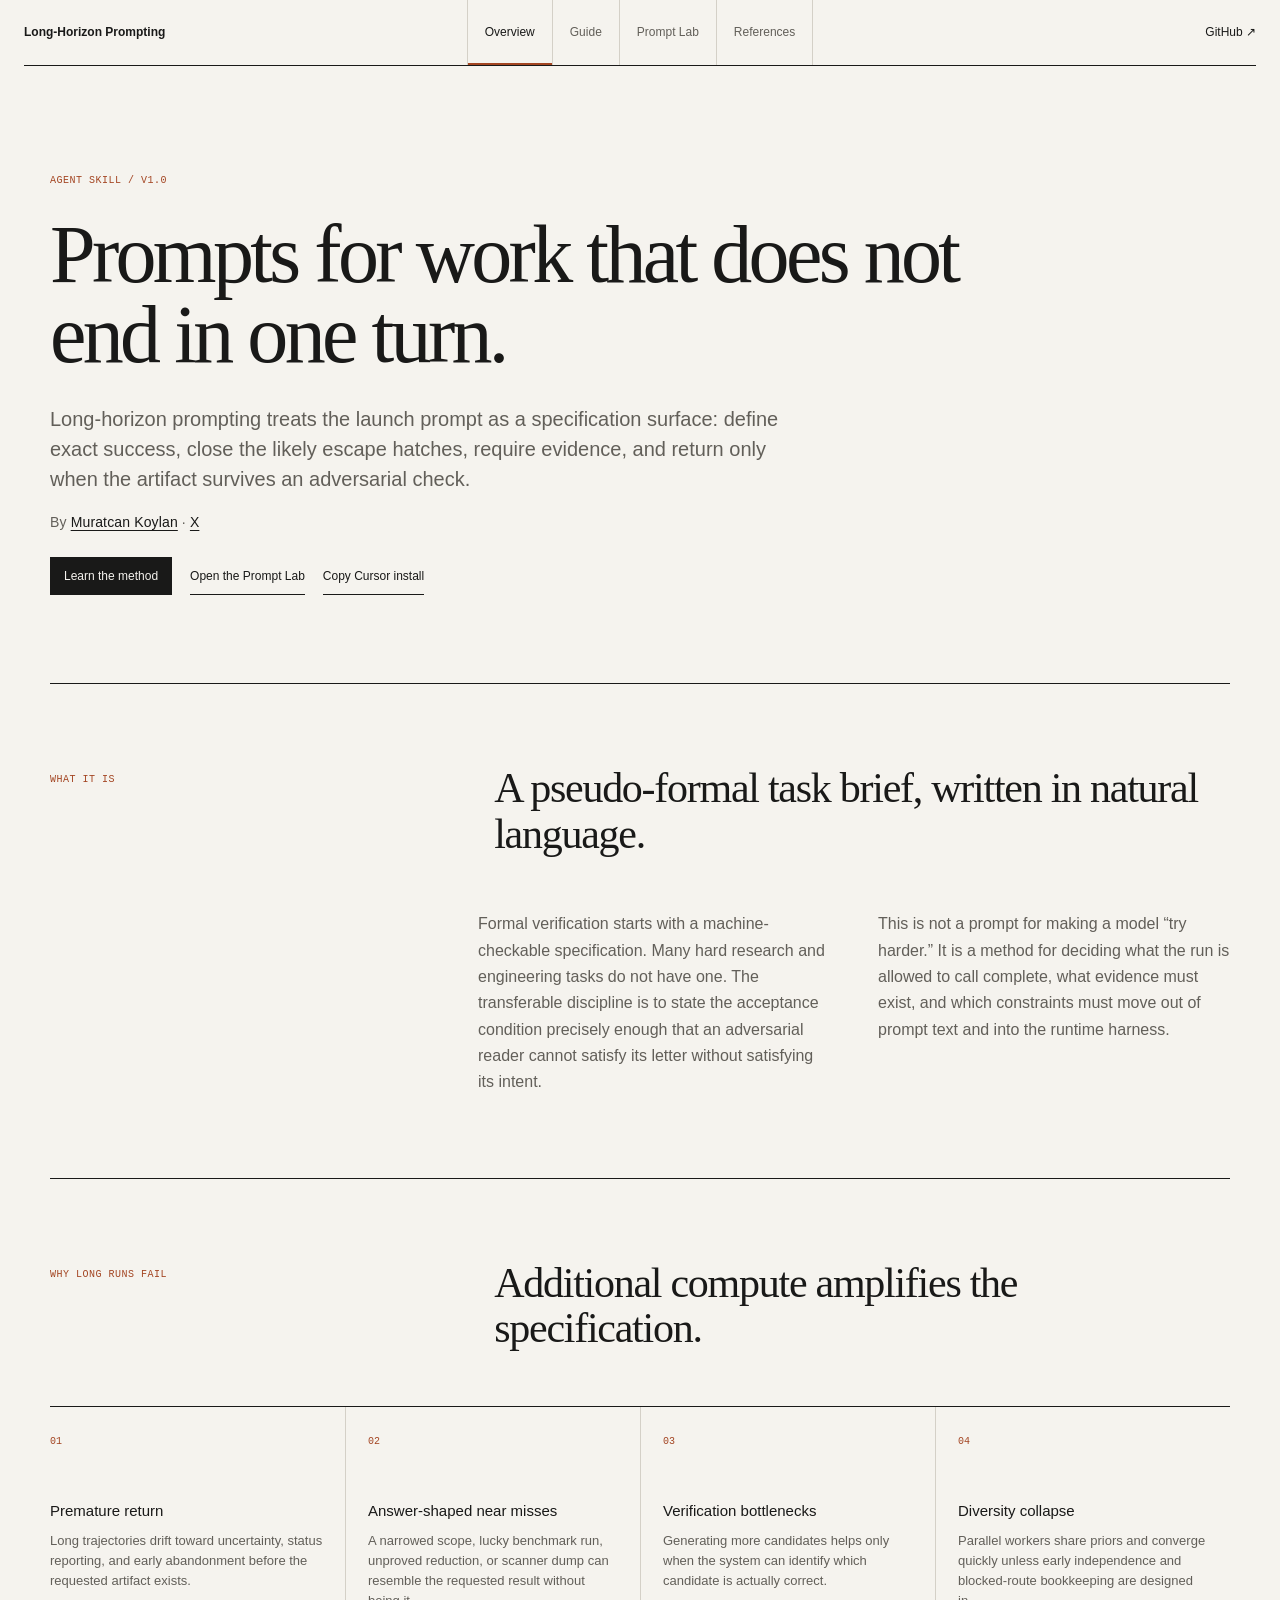
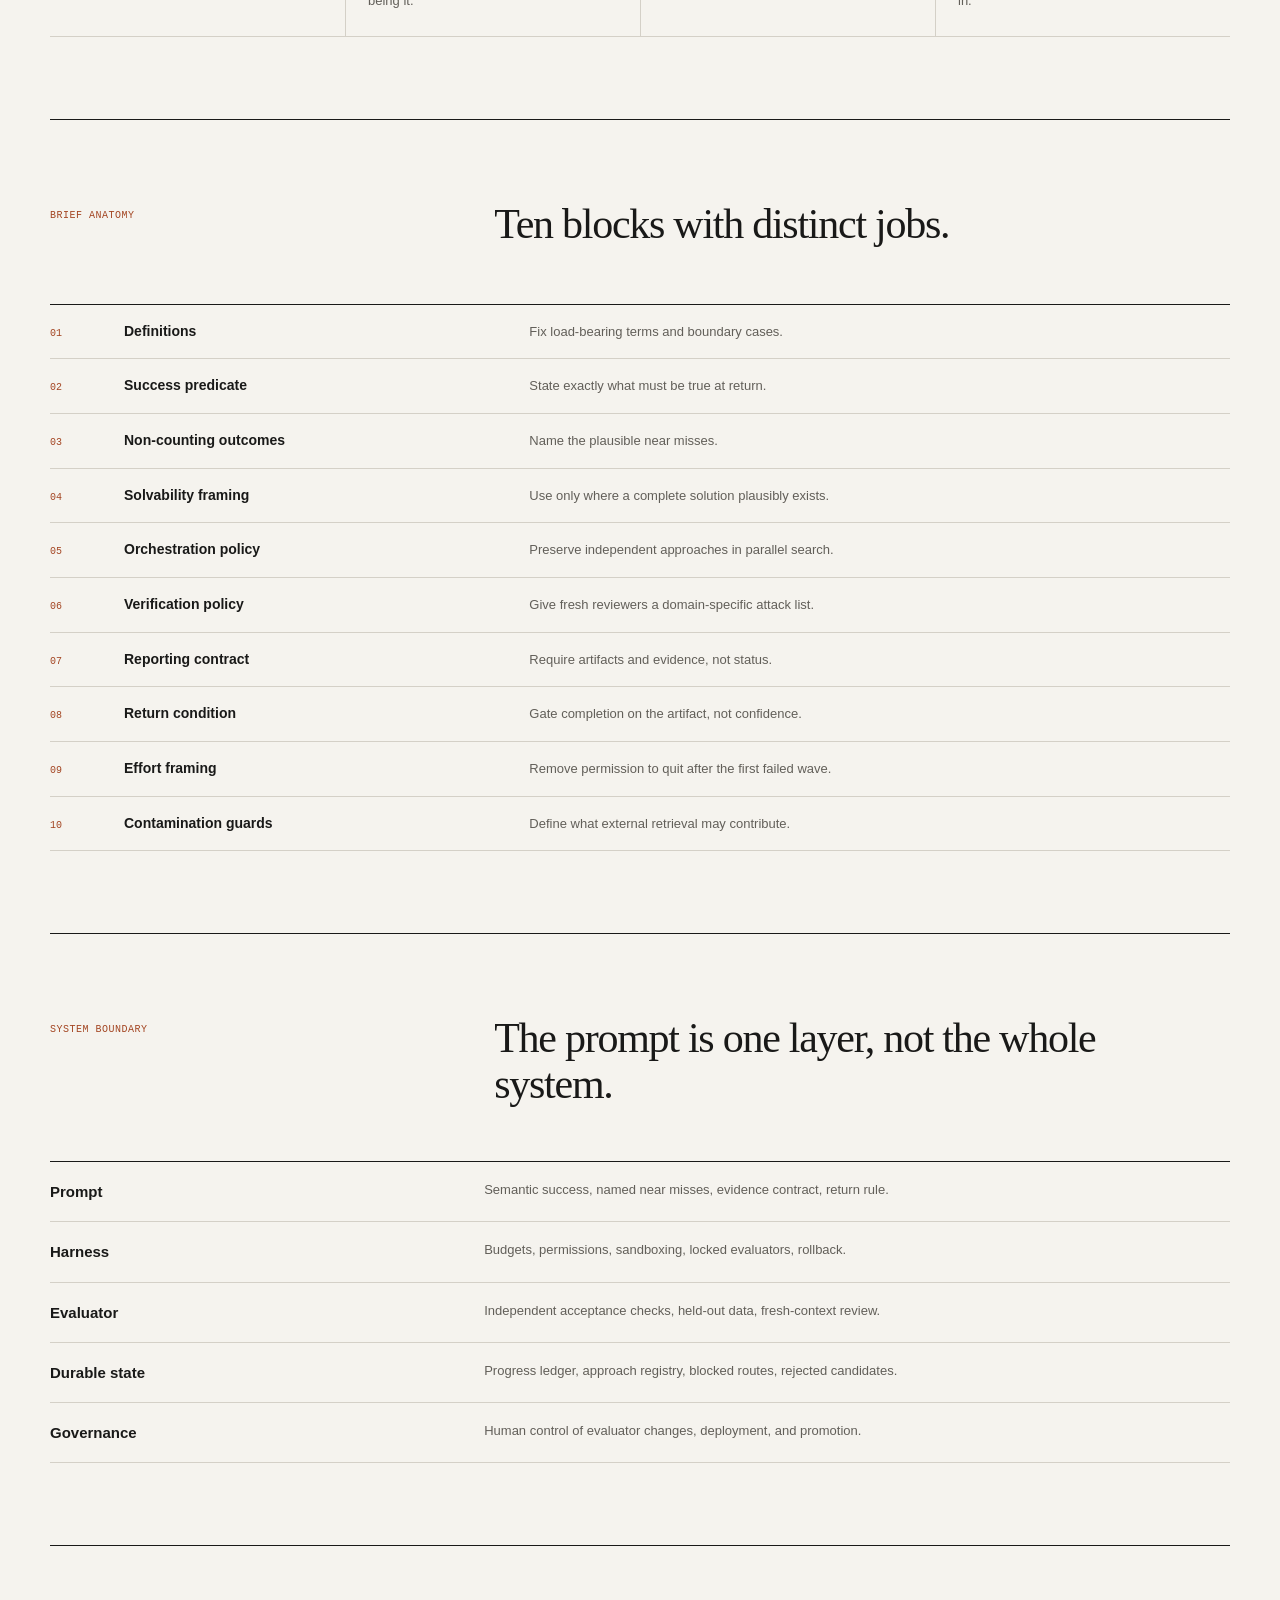
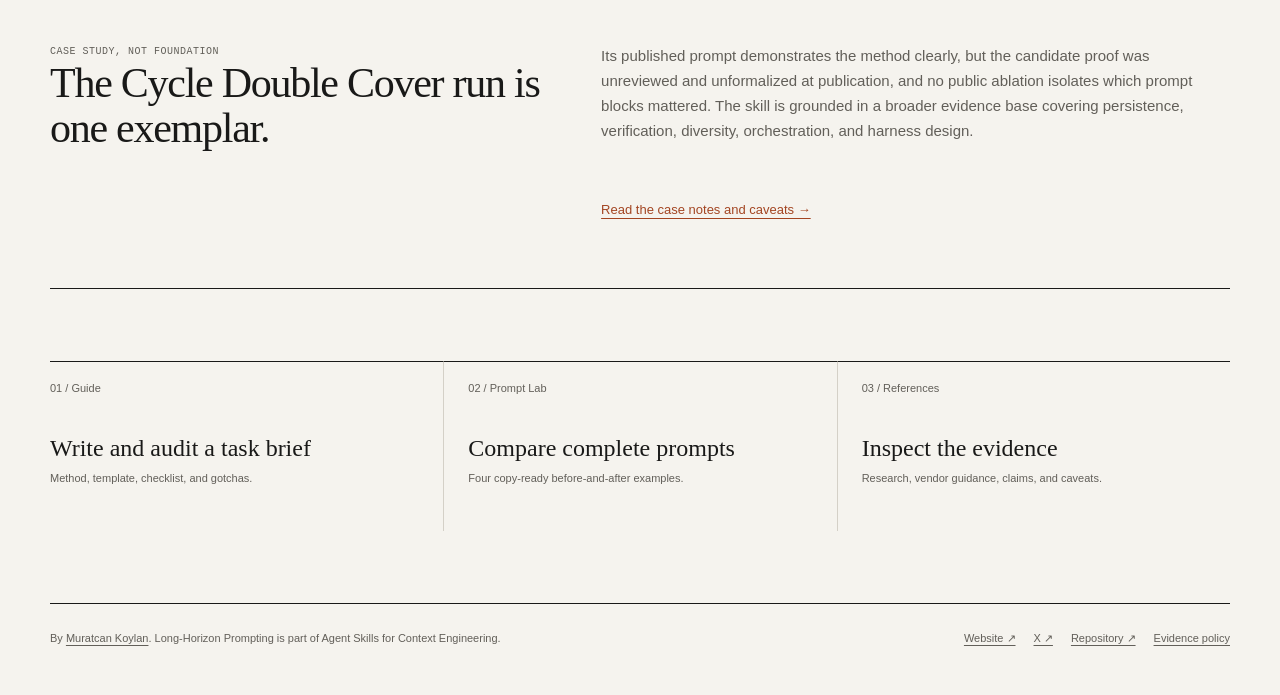
==== examples/long-horizon-prompt-lab/ui/index.html @ 42ea3e54 "Add Muratcan Koylan attribution with website and X links Surface author credit on the overview bylin" ====
<!DOCTYPE html>
<html lang="en">
<head>
  <meta charset="utf-8" />
  <meta name="viewport" content="width=device-width, initial-scale=1" />
  <meta name="description" content="A practical, evidence-backed guide to specifying long-running autonomous agent work." />
  <meta name="theme-color" content="#f5f3ee" />
  <meta http-equiv="Content-Security-Policy" content="default-src 'self'; script-src 'self'; style-src 'self'; img-src 'self' data:; object-src 'none'; base-uri 'self'; form-action 'none'" />
  <link rel="canonical" href="https://muratcankoylan.github.io/Agent-Skills-for-Context-Engineering/" />
  <meta property="og:title" content="Long-Horizon Prompting" />
  <meta property="og:description" content="Specification engineering for autonomous work that does not end in one turn." />
  <meta property="og:type" content="website" />
  <meta property="og:url" content="https://muratcankoylan.github.io/Agent-Skills-for-Context-Engineering/" />
  <meta property="og:image" content="https://muratcankoylan.github.io/Agent-Skills-for-Context-Engineering/social-card.png" />
  <meta property="og:image:alt" content="Long-Horizon Prompting: prompts for work that does not end in one turn" />
  <meta name="twitter:card" content="summary_large_image" />
  <title>Long-Horizon Prompting — Specification engineering for autonomous work</title>
  <link rel="icon" href="favicon.svg" type="image/svg+xml" />
  <link rel="stylesheet" href="styles.css" />
</head>
<body>
  <a class="skip-link" href="#main">Skip to content</a>
  <header class="site-header">
    <a class="site-brand" href="index.html">Long-Horizon Prompting</a>
    <nav class="site-nav" aria-label="Primary navigation">
      <a href="index.html" aria-current="page">Overview</a>
      <a href="guide.html">Guide</a>
      <a href="lab.html">Prompt Lab</a>
      <a href="references.html">References</a>
    </nav>
    <a class="site-github" href="https://github.com/muratcankoylan/Agent-Skills-for-Context-Engineering/tree/main/skills/long-horizon-prompting"
       target="_blank" rel="noreferrer">GitHub ↗</a>
  </header>

  <main id="main">
    <section class="page-hero page-shell">
      <p class="section-eyebrow">Agent Skill / v1.0</p>
      <h1>Prompts for work that does not end in one turn.</h1>
      <p class="page-lede">
        Long-horizon prompting treats the launch prompt as a specification surface:
        define exact success, close the likely escape hatches, require evidence, and
        return only when the artifact survives an adversarial check.
      </p>
      <p class="page-byline">
        By
        <a href="https://muratcankoylan.com/" target="_blank" rel="noreferrer">Muratcan Koylan</a>
        ·
        <a href="https://x.com/koylanai" target="_blank" rel="noreferrer">X</a>
      </p>
      <div class="release-actions" aria-label="Get started">
        <a class="action action-primary" href="guide.html">Learn the method</a>
        <a class="action" href="lab.html">Open the Prompt Lab</a>
        <button class="action" type="button" data-copy-install aria-describedby="install-status">Copy Cursor install</button>
        <span class="copy-status" id="install-status" aria-live="polite"></span>
      </div>
    </section>

    <section class="content-section page-shell" aria-labelledby="what-title">
      <div class="section-heading">
        <p class="section-eyebrow">What it is</p>
        <h2 id="what-title">A pseudo-formal task brief, written in natural language.</h2>
      </div>
      <div class="prose-grid">
        <p>
          Formal verification starts with a machine-checkable specification. Many hard
          research and engineering tasks do not have one. The transferable discipline is
          to state the acceptance condition precisely enough that an adversarial reader
          cannot satisfy its letter without satisfying its intent.
        </p>
        <p>
          This is not a prompt for making a model “try harder.” It is a method for deciding
          what the run is allowed to call complete, what evidence must exist, and which
          constraints must move out of prompt text and into the runtime harness.
        </p>
      </div>
    </section>

    <section class="content-section page-shell" aria-labelledby="failure-title">
      <div class="section-heading">
        <p class="section-eyebrow">Why long runs fail</p>
        <h2 id="failure-title">Additional compute amplifies the specification.</h2>
      </div>
      <div class="concept-grid">
        <article>
          <span class="concept-number">01</span>
          <h3>Premature return</h3>
          <p>Long trajectories drift toward uncertainty, status reporting, and early abandonment before the requested artifact exists.</p>
        </article>
        <article>
          <span class="concept-number">02</span>
          <h3>Answer-shaped near misses</h3>
          <p>A narrowed scope, lucky benchmark run, unproved reduction, or scanner dump can resemble the requested result without being it.</p>
        </article>
        <article>
          <span class="concept-number">03</span>
          <h3>Verification bottlenecks</h3>
          <p>Generating more candidates helps only when the system can identify which candidate is actually correct.</p>
        </article>
        <article>
          <span class="concept-number">04</span>
          <h3>Diversity collapse</h3>
          <p>Parallel workers share priors and converge quickly unless early independence and blocked-route bookkeeping are designed in.</p>
        </article>
      </div>
    </section>

    <section class="content-section page-shell" aria-labelledby="anatomy-title">
      <div class="section-heading">
        <p class="section-eyebrow">Brief anatomy</p>
        <h2 id="anatomy-title">Ten blocks with distinct jobs.</h2>
      </div>
      <ol class="anatomy-list">
        <li><strong>Definitions</strong><span>Fix load-bearing terms and boundary cases.</span></li>
        <li><strong>Success predicate</strong><span>State exactly what must be true at return.</span></li>
        <li><strong>Non-counting outcomes</strong><span>Name the plausible near misses.</span></li>
        <li><strong>Solvability framing</strong><span>Use only where a complete solution plausibly exists.</span></li>
        <li><strong>Orchestration policy</strong><span>Preserve independent approaches in parallel search.</span></li>
        <li><strong>Verification policy</strong><span>Give fresh reviewers a domain-specific attack list.</span></li>
        <li><strong>Reporting contract</strong><span>Require artifacts and evidence, not status.</span></li>
        <li><strong>Return condition</strong><span>Gate completion on the artifact, not confidence.</span></li>
        <li><strong>Effort framing</strong><span>Remove permission to quit after the first failed wave.</span></li>
        <li><strong>Contamination guards</strong><span>Define what external retrieval may contribute.</span></li>
      </ol>
    </section>

    <section class="content-section page-shell" aria-labelledby="layers-title">
      <div class="section-heading">
        <p class="section-eyebrow">System boundary</p>
        <h2 id="layers-title">The prompt is one layer, not the whole system.</h2>
      </div>
      <div class="layer-table" role="list">
        <div role="listitem"><strong>Prompt</strong><span>Semantic success, named near misses, evidence contract, return rule.</span></div>
        <div role="listitem"><strong>Harness</strong><span>Budgets, permissions, sandboxing, locked evaluators, rollback.</span></div>
        <div role="listitem"><strong>Evaluator</strong><span>Independent acceptance checks, held-out data, fresh-context review.</span></div>
        <div role="listitem"><strong>Durable state</strong><span>Progress ledger, approach registry, blocked routes, rejected candidates.</span></div>
        <div role="listitem"><strong>Governance</strong><span>Human control of evaluator changes, deployment, and promotion.</span></div>
      </div>
    </section>

    <aside class="case-note page-shell" aria-labelledby="case-title">
      <div>
        <p class="section-eyebrow">Case study, not foundation</p>
        <h2 id="case-title">The Cycle Double Cover run is one exemplar.</h2>
      </div>
      <p>
        Its published prompt demonstrates the method clearly, but the candidate proof
        was unreviewed and unformalized at publication, and no public ablation isolates
        which prompt blocks mattered. The skill is grounded in a broader evidence base
        covering persistence, verification, diversity, orchestration, and harness design.
      </p>
      <a href="references.html#cdc">Read the case notes and caveats →</a>
    </aside>

    <section class="next-grid page-shell" aria-label="Continue">
      <a href="guide.html"><span>01 / Guide</span><strong>Write and audit a task brief</strong><em>Method, template, checklist, and gotchas.</em></a>
      <a href="lab.html"><span>02 / Prompt Lab</span><strong>Compare complete prompts</strong><em>Four copy-ready before-and-after examples.</em></a>
      <a href="references.html"><span>03 / References</span><strong>Inspect the evidence</strong><em>Research, vendor guidance, claims, and caveats.</em></a>
    </section>
  </main>

  <footer class="site-footer page-shell">
    <p>
      By
      <a href="https://muratcankoylan.com/" target="_blank" rel="noreferrer">Muratcan Koylan</a>.
      Long-Horizon Prompting is part of Agent Skills for Context Engineering.
    </p>
    <div>
      <a href="https://muratcankoylan.com/" target="_blank" rel="noreferrer">Website ↗</a>
      <a href="https://x.com/koylanai" target="_blank" rel="noreferrer">X ↗</a>
      <a href="https://github.com/muratcankoylan/Agent-Skills-for-Context-Engineering" target="_blank" rel="noreferrer">Repository ↗</a>
      <a href="references.html">Evidence policy</a>
    </div>
  </footer>
  <script src="site.js"></script>
</body>
</html>
---- examples/long-horizon-prompt-lab/ui/styles.css ----
:root {
  --paper: #f5f3ee;
  --paper-deep: #ece9e2;
  --ink: #191918;
  --muted: #625f59;
  --faint: #716d65;
  --rule: #d4d0c7;
  --accent: #a34522;
  --accent-soft: #eee2d9;
  --positive: #245f45;
  --serif: "Iowan Old Style", "Palatino Linotype", Palatino, Georgia, serif;
  --sans: Inter, "Helvetica Neue", Helvetica, Arial, sans-serif;
  --mono: "SFMono-Regular", Consolas, "Liberation Mono", monospace;
}

* {
  box-sizing: border-box;
}

.visually-hidden {
  position: absolute !important;
  width: 1px !important;
  height: 1px !important;
  padding: 0 !important;
  overflow: hidden !important;
  clip: rect(0, 0, 0, 0) !important;
  white-space: nowrap !important;
  border: 0 !important;
}

html {
  background: var(--paper);
}

body {
  margin: 0;
  color: var(--ink);
  background: var(--paper);
  font-family: var(--sans);
  font-size: 15px;
  line-height: 1.55;
  -webkit-font-smoothing: antialiased;
  text-rendering: optimizeLegibility;
}

.wrap {
  width: min(1360px, calc(100% - 48px));
  margin: 0 auto;
  padding: 48px 0 80px;
}

/* Header */
.hero {
  padding: 0 0 40px;
  border-bottom: 1px solid var(--ink);
}

.hero-top {
  display: flex;
  justify-content: space-between;
  align-items: baseline;
  gap: 24px;
  margin-bottom: 76px;
}

.skill-chip,
.exemplar-chip {
  display: block;
  padding: 0;
  border: 0;
  background: none;
  border-radius: 0;
  font-size: 12px;
  line-height: 1.4;
  letter-spacing: 0.01em;
}

.skill-chip {
  color: var(--ink);
  font-weight: 600;
}

.exemplar-chip {
  max-width: 520px;
  color: var(--muted);
  text-align: right;
}

h1 {
  max-width: 880px;
  margin: 0;
  font-family: var(--serif);
  font-size: clamp(48px, 7vw, 82px);
  font-weight: 400;
  line-height: 0.98;
  letter-spacing: -0.045em;
}

.subtitle {
  max-width: 710px;
  margin: 24px 0 48px;
  color: var(--muted);
  font-size: 18px;
  line-height: 1.45;
}

.hero-stats {
  display: grid;
  grid-template-columns: repeat(3, 1fr);
  gap: 0;
  border-top: 1px solid var(--rule);
}

.stat {
  min-width: 0;
  padding: 21px 28px 0 0;
  border: 0;
  border-radius: 0;
  background: none;
}

.stat + .stat {
  padding-left: 28px;
  border-left: 1px solid var(--rule);
}

.stat-label {
  min-height: 36px;
  color: var(--muted);
  font-size: 12px;
  line-height: 1.4;
}

.stat-value {
  margin: 5px 0 0;
  color: var(--ink);
  font-family: var(--serif);
  font-size: 48px;
  font-weight: 400;
  line-height: 1;
  letter-spacing: -0.035em;
  font-variant-numeric: tabular-nums;
}

.stat-after .stat-value,
.stat-gain .stat-value {
  color: var(--accent);
}

.stat-sub {
  margin-top: 7px;
  color: var(--faint);
  font-size: 11px;
}

.stat-arrow {
  display: none;
}

.install-note {
  margin: 32px 0 0;
  color: var(--muted);
  font-size: 12px;
}

.release-actions {
  display: flex;
  align-items: center;
  flex-wrap: wrap;
  gap: 10px 18px;
  margin-top: 24px;
}

.action {
  display: inline-flex;
  align-items: center;
  gap: 8px;
  min-height: 38px;
  padding: 8px 0;
  color: var(--ink);
  background: none;
  border: 0;
  border-bottom: 1px solid var(--ink);
  border-radius: 0;
  cursor: pointer;
  font: 500 12px/1.2 var(--sans);
  text-decoration: none;
}

.action:hover,
.action:focus-visible {
  color: var(--accent);
  border-color: var(--accent);
}

.action-primary {
  padding: 8px 13px;
  color: var(--paper);
  background: var(--ink);
  border: 1px solid var(--ink);
}

.action-primary:hover,
.action-primary:focus-visible {
  color: var(--paper);
  background: var(--accent);
  border-color: var(--accent);
}

.copy-status {
  min-width: 140px;
  color: var(--positive);
  font-size: 11px;
}

code {
  padding: 0;
  color: inherit;
  background: none;
  border-radius: 0;
  font-family: var(--mono);
  font-size: 0.9em;
}

.release-intro {
  padding: 64px 0 72px;
  border-bottom: 1px solid var(--ink);
}

.section-eyebrow {
  margin: 0 0 28px;
  color: var(--accent);
  font: 500 10px/1.3 var(--mono);
  letter-spacing: 0.05em;
  text-transform: uppercase;
}

.release-intro-grid {
  display: grid;
  grid-template-columns: 1fr 1fr;
  gap: 40px;
}

.release-intro h2 {
  max-width: 560px;
  margin: 0;
  font: 400 38px/1.08 var(--serif);
  letter-spacing: -0.025em;
}

.release-copy {
  max-width: 620px;
  color: var(--muted);
  font-size: 16px;
}

.release-copy p {
  margin: 0;
}

.release-copy p + p {
  margin-top: 16px;
}

/* Case navigation */
.tabs {
  display: grid;
  grid-template-columns: repeat(4, 1fr);
  gap: 0;
  margin: 0 0 64px;
  border-bottom: 1px solid var(--rule);
}

.tab {
  min-width: 0;
  padding: 20px 20px 22px 0;
  color: var(--muted);
  background: none;
  border: 0;
  border-radius: 0;
  cursor: pointer;
  text-align: left;
}

.tab + .tab {
  padding-left: 20px;
  border-left: 1px solid var(--rule);
}

.tab::before {
  display: block;
  margin-bottom: 18px;
  color: var(--faint);
  font-family: var(--mono);
  font-size: 10px;
  content: "0" counter(item);
}

.tabs {
  counter-reset: item;
}

.tab {
  counter-increment: item;
}

.tab-title {
  display: block;
  color: inherit;
  font-size: 13px;
  font-weight: 500;
  line-height: 1.35;
}

.tab-domain {
  display: block;
  margin-top: 5px;
  color: var(--faint);
  font-size: 11px;
}

.tab:hover,
.tab.active {
  color: var(--ink);
}

.tab.active::before {
  color: var(--accent);
}

/* Case introduction */
.pair-head {
  display: grid;
  grid-template-columns: 1fr 1fr;
  column-gap: 40px;
  margin-bottom: 42px;
}

.pair-head h2 {
  grid-column: 1;
  margin: 0;
  font-family: var(--serif);
  font-size: 36px;
  font-weight: 400;
  line-height: 1.08;
  letter-spacing: -0.025em;
}

.pair-meta {
  grid-column: 1;
  display: flex;
  flex-wrap: wrap;
  gap: 7px 18px;
  margin-top: 18px;
}

.pill {
  padding: 0;
  color: var(--muted);
  background: none;
  border: 0;
  border-radius: 0;
  font-size: 11px;
}

.pill b {
  color: var(--ink);
  font-weight: 500;
}

.pair-summary {
  grid-column: 2;
  grid-row: 1 / span 2;
  align-self: end;
  max-width: 520px;
  margin: 0;
  color: var(--muted);
  font-size: 16px;
  line-height: 1.55;
}

/* Prompt comparison */
.split {
  display: grid;
  grid-template-columns: 1fr 1fr;
  gap: 0;
  align-items: start;
  border-top: 1px solid var(--ink);
  border-bottom: 1px solid var(--ink);
}

.panel {
  min-width: 0;
  background: none;
  border: 0;
  border-radius: 0;
}

.panel + .panel {
  border-left: 1px solid var(--rule);
}

.panel-before {
  padding-right: 28px;
}

.panel-after {
  padding-left: 28px;
}

.panel-head {
  display: flex;
  justify-content: space-between;
  align-items: baseline;
  gap: 16px;
  padding: 18px 0 17px;
  background: none;
  border-bottom: 1px solid var(--rule);
}

.panel-tools {
  display: flex;
  align-items: baseline;
  gap: 12px;
}

.panel-tag {
  color: var(--ink);
  font-size: 12px;
  font-weight: 600;
  letter-spacing: 0;
  text-transform: none;
}

.word-count {
  color: var(--faint);
  font-family: var(--mono);
  font-size: 10px;
  font-variant-numeric: tabular-nums;
}

.panel-score {
  padding: 0;
  color: var(--muted);
  background: none;
  border: 0;
  border-radius: 0;
  font-family: var(--mono);
  font-size: 11px;
  font-variant-numeric: tabular-nums;
}

.copy-button {
  padding: 0 0 2px;
  color: var(--ink);
  background: none;
  border: 0;
  border-bottom: 1px solid var(--ink);
  border-radius: 0;
  cursor: pointer;
  font-family: var(--sans);
  font-size: 10px;
}

.copy-button:hover {
  color: var(--accent);
  border-color: var(--accent);
}

.download-link {
  min-height: 28px;
  color: var(--muted);
  font-size: 10px;
  line-height: 28px;
  text-underline-offset: 3px;
}

.download-link:hover {
  color: var(--accent);
}

.panel-after .panel-score {
  color: var(--accent);
}

.panel-caption {
  padding: 20px 0 0;
  color: var(--faint);
  font-size: 10px;
  letter-spacing: 0.04em;
  text-transform: uppercase;
}

.techniques {
  display: block;
  min-height: 73px;
  padding: 8px 0 16px;
  color: var(--muted);
  font-size: 11px;
  line-height: 1.55;
}

.technique {
  display: inline;
  padding: 0;
  color: inherit;
  background: none;
  border: 0;
  border-radius: 0;
  font-size: inherit;
}

.technique:not(:last-child)::after {
  color: var(--faint);
  content: " · ";
}

pre.prompt {
  width: 100%;
  max-width: none;
  height: auto;
  margin: 0;
  padding: 24px 18px 40px 0;
  overflow: visible;
  color: #4f4c46;
  background: none;
  border: 0;
  border-top: 1px solid var(--rule);
  border-radius: 0;
  font-family: var(--mono);
  font-size: 12.5px;
  line-height: 1.55;
  white-space: pre-wrap;
  overflow-wrap: anywhere;
  word-break: normal;
}

.panel-after pre.prompt {
  color: var(--ink);
}

body.capture-mode pre.prompt {
  height: 820px;
  overflow-x: hidden;
  overflow-y: auto;
}

/* Sections */
.section-title {
  margin: 76px 0 20px;
  color: var(--muted);
  font-size: 11px;
  font-weight: 500;
  letter-spacing: 0.04em;
  text-transform: uppercase;
}

.scorecard {
  width: 100%;
  overflow: visible;
  background: none;
  border: 0;
  border-top: 1px solid var(--ink);
  border-bottom: 1px solid var(--ink);
  border-collapse: collapse;
  border-radius: 0;
  font-size: 13px;
}

.scorecard th,
.scorecard td {
  padding: 13px 10px 13px 0;
  text-align: left;
  border-bottom: 1px solid var(--rule);
}

.scorecard thead th {
  color: var(--muted);
  background: none;
  font-size: 10px;
  font-weight: 500;
  letter-spacing: 0.04em;
  text-transform: uppercase;
}

.scorecard tbody tr:nth-child(even) {
  background: none;
}

.scorecard tbody tr:last-child td {
  border-bottom: 0;
}

.dim-name {
  color: var(--ink);
  font-weight: 500;
}

.dim-two {
  margin-top: 2px;
  color: var(--muted);
  font-size: 11px;
}

.cell-score {
  width: 94px;
  padding-right: 0 !important;
  text-align: center !important;
  font-variant-numeric: tabular-nums;
}

.badge {
  display: inline;
  min-width: 0;
  padding: 0;
  color: var(--muted);
  background: none;
  border: 0;
  border-radius: 0;
  font-family: var(--mono);
  font-size: 12px;
  font-weight: 400;
}

.b0 {
  color: var(--faint);
}

.b1 {
  color: var(--muted);
}

.b2 {
  color: var(--positive);
  font-weight: 600;
}

.bna {
  color: var(--faint);
}

.score-total td {
  padding-top: 18px;
  padding-bottom: 18px;
  background: none;
  border-top: 1px solid var(--ink);
  font-weight: 600;
}

.score-total td:last-child {
  color: var(--accent);
}

.legend {
  display: flex;
  flex-wrap: wrap;
  gap: 7px 22px;
  margin: 13px 0 0;
  color: var(--faint);
  font-size: 10px;
}

.legend span {
  display: inline;
}

.dot {
  display: none;
}

.legend span::before {
  margin-right: 4px;
  color: var(--muted);
  content: "—";
}

/* Analysis */
.two-col {
  display: grid;
  grid-template-columns: 1.45fr 0.75fr;
  gap: 64px;
  align-items: start;
}

.deltas {
  margin: 0;
  padding: 0;
  list-style: none;
  border-top: 1px solid var(--ink);
}

.deltas li {
  display: grid;
  grid-template-columns: 170px 1fr;
  gap: 22px;
  margin: 0;
  padding: 15px 0;
  background: none;
  border: 0;
  border-bottom: 1px solid var(--rule);
  border-radius: 0;
}

.deltas .delta-dim {
  color: var(--ink);
  font-size: 12px;
  font-weight: 600;
}

.deltas .delta-text {
  margin: 0;
  color: var(--muted);
  font-size: 12px;
  line-height: 1.55;
}

.residual {
  padding: 18px 0;
  background: none;
  border: 0;
  border-top: 1px solid var(--accent);
  border-radius: 0;
}

.residual h4 {
  margin: 0 0 10px;
  color: var(--accent);
  font-size: 10px;
  font-weight: 600;
  letter-spacing: 0.04em;
  text-transform: uppercase;
}

.residual p {
  margin: 0;
  color: var(--muted);
  font-size: 12px;
  line-height: 1.6;
}

/* Method note */
.foot {
  margin-top: 76px;
  padding-top: 22px;
  border-top: 1px solid var(--ink);
}

.honesty {
  max-width: 920px;
  margin: 0;
  color: var(--muted);
  font-family: var(--serif);
  font-size: 17px;
  line-height: 1.5;
}

.meta-line {
  margin: 24px 0 0;
  color: var(--faint);
  font-size: 10px;
  line-height: 1.6;
}

.meta-line a {
  color: inherit;
  text-underline-offset: 3px;
}

.meta-line a:hover {
  color: var(--ink);
}

/* Shared website shell */
a {
  color: inherit;
}

button,
a {
  -webkit-tap-highlight-color: transparent;
}

:focus-visible {
  outline: 2px solid var(--accent);
  outline-offset: 4px;
}

.skip-link {
  position: fixed;
  z-index: 100;
  top: 12px;
  left: 12px;
  padding: 10px 14px;
  color: var(--paper);
  background: var(--ink);
  transform: translateY(-180%);
  transition: transform 120ms ease;
}

.skip-link:focus {
  transform: translateY(0);
}

.site-header {
  position: relative;
  z-index: 10;
  display: grid;
  grid-template-columns: minmax(190px, 1fr) auto minmax(100px, 1fr);
  align-items: center;
  width: min(1360px, calc(100% - 48px));
  min-height: 66px;
  margin: 0 auto;
  border-bottom: 1px solid var(--ink);
}

.site-brand,
.site-github,
.site-nav a {
  color: var(--ink);
  font-size: 12px;
  text-decoration: none;
}

.site-brand {
  font-weight: 600;
}

.site-github {
  justify-self: end;
}

.site-nav {
  display: flex;
  align-items: stretch;
  min-height: 65px;
}

.site-nav a {
  display: flex;
  align-items: center;
  padding: 0 17px;
  color: var(--muted);
  border-left: 1px solid var(--rule);
}

.site-nav a:last-child {
  border-right: 1px solid var(--rule);
}

.site-nav a:hover,
.site-nav a[aria-current="page"] {
  color: var(--ink);
}

.site-nav a[aria-current="page"] {
  box-shadow: inset 0 -2px 0 var(--accent);
}

.page-shell,
.article-shell {
  width: min(1180px, calc(100% - 48px));
  margin-right: auto;
  margin-left: auto;
}

.page-hero {
  padding: 108px 0 88px;
  border-bottom: 1px solid var(--ink);
}

.page-hero h1,
.article-hero h1 {
  max-width: 960px;
}

.page-lede {
  max-width: 760px;
  margin: 28px 0 0;
  color: var(--muted);
  font-size: 20px;
  line-height: 1.5;
}

.content-section {
  padding: 82px 0;
  border-bottom: 1px solid var(--ink);
}

.section-heading {
  display: grid;
  grid-template-columns: 0.7fr 1.3fr;
  gap: 48px;
  align-items: start;
  margin-bottom: 54px;
}

.section-heading .section-eyebrow {
  margin-top: 7px;
}

.section-heading h2,
.case-note h2 {
  max-width: 720px;
  margin: 0;
  font: 400 42px/1.08 var(--serif);
  letter-spacing: -0.03em;
}

.prose-grid {
  display: grid;
  grid-template-columns: 1fr 1fr;
  gap: 48px;
  margin-left: calc(35% + 15px);
}

.prose-grid p {
  margin: 0;
  color: var(--muted);
  font-size: 16px;
  line-height: 1.65;
}

.concept-grid {
  display: grid;
  grid-template-columns: repeat(4, 1fr);
  border-top: 1px solid var(--ink);
}

.concept-grid article {
  min-height: 230px;
  padding: 20px 22px 24px 0;
  border-bottom: 1px solid var(--rule);
}

.concept-grid article + article {
  padding-left: 22px;
  border-left: 1px solid var(--rule);
}

.concept-number {
  color: var(--accent);
  font: 500 10px/1 var(--mono);
}

.concept-grid h3 {
  margin: 52px 0 10px;
  font: 500 15px/1.25 var(--sans);
}

.concept-grid p {
  margin: 0;
  color: var(--muted);
  font-size: 13px;
  line-height: 1.55;
}

.anatomy-list {
  margin: 0;
  padding: 0;
  list-style: none;
  counter-reset: anatomy;
  border-top: 1px solid var(--ink);
}

.anatomy-list li {
  display: grid;
  grid-template-columns: 54px minmax(180px, 0.55fr) 1fr;
  gap: 20px;
  align-items: baseline;
  padding: 16px 0;
  counter-increment: anatomy;
  border-bottom: 1px solid var(--rule);
}

.anatomy-list li::before {
  color: var(--accent);
  font: 500 10px/1 var(--mono);
  content: counter(anatomy, decimal-leading-zero);
}

.anatomy-list strong {
  font-size: 14px;
}

.anatomy-list span,
.layer-table span {
  color: var(--muted);
  font-size: 13px;
}

.layer-table {
  border-top: 1px solid var(--ink);
}

.layer-table > div {
  display: grid;
  grid-template-columns: minmax(180px, 0.55fr) 1fr;
  gap: 24px;
  padding: 18px 0;
  border-bottom: 1px solid var(--rule);
}

.case-note {
  display: grid;
  grid-template-columns: 0.8fr 1fr;
  gap: 48px;
  align-items: start;
  padding: 68px 0;
  border-bottom: 1px solid var(--ink);
}

.case-note p {
  margin: 30px 0 0;
  color: var(--muted);
  line-height: 1.65;
}

.case-note > a {
  grid-column: 2;
  color: var(--accent);
  font-size: 13px;
  text-underline-offset: 4px;
}

.next-grid {
  display: grid;
  grid-template-columns: repeat(3, 1fr);
  padding: 72px 0;
}

.next-grid a {
  display: flex;
  min-height: 170px;
  padding: 18px 24px 18px 0;
  flex-direction: column;
  text-decoration: none;
  border-top: 1px solid var(--ink);
}

.next-grid a + a {
  padding-left: 24px;
  border-left: 1px solid var(--rule);
}

.next-grid span,
.next-grid em {
  color: var(--muted);
  font-size: 11px;
  font-style: normal;
}

.next-grid strong {
  margin: 38px 0 8px;
  font: 400 24px/1.12 var(--serif);
}

.next-grid a:hover strong {
  color: var(--accent);
}

.page-byline {
  margin: 18px 0 0;
  color: var(--muted);
  font-size: 14px;
  letter-spacing: 0.01em;
}

.page-byline a {
  color: var(--ink);
  text-underline-offset: 3px;
}

.page-byline a:hover {
  color: var(--accent);
}

.site-footer {
  display: flex;
  justify-content: space-between;
  gap: 24px;
  padding: 26px 0 48px;
  color: var(--muted);
  border-top: 1px solid var(--ink);
  font-size: 11px;
}

.site-footer p {
  margin: 0;
  max-width: 46rem;
}

.site-footer div {
  display: flex;
  flex-wrap: wrap;
  gap: 18px;
  justify-content: flex-end;
}

.site-footer a {
  color: inherit;
  text-underline-offset: 3px;
}

.site-footer a:hover {
  color: var(--accent);
}

/* Guide */
.article-hero {
  padding: 92px 0 76px;
  border-bottom: 1px solid var(--ink);
}

.article-hero p:last-child {
  max-width: 720px;
  margin: 26px 0 0;
  color: var(--muted);
  font-size: 18px;
}

.article-layout {
  display: grid;
  grid-template-columns: 230px minmax(0, 760px);
  gap: 72px;
  justify-content: center;
  padding: 64px 0 96px;
}

.toc {
  position: sticky;
  top: 24px;
  display: flex;
  align-self: start;
  flex-direction: column;
  border-top: 1px solid var(--ink);
}

.toc strong {
  padding: 14px 0;
  font-size: 11px;
}

.toc a {
  padding: 8px 0;
  color: var(--muted);
  font-size: 11px;
  text-decoration: none;
}

.toc a:hover {
  color: var(--accent);
}

.article-body > section {
  padding: 0 0 68px;
  scroll-margin-top: 24px;
}

.article-body > section + section {
  padding-top: 68px;
  border-top: 1px solid var(--rule);
}

.article-body h2 {
  margin: 0 0 24px;
  font: 400 36px/1.1 var(--serif);
  letter-spacing: -0.025em;
}

.article-body h3 {
  margin: 32px 0 12px;
  font-size: 15px;
}

.article-body p,
.article-body li,
.article-body dd {
  color: var(--muted);
  font-size: 15px;
  line-height: 1.72;
}

.article-body p {
  margin: 0;
}

.article-body p + p {
  margin-top: 18px;
}

.article-body ul,
.article-body ol {
  padding-left: 22px;
}

.article-body li + li {
  margin-top: 8px;
}

.example-pair {
  display: grid;
  grid-template-columns: 1fr 1fr;
  margin: 32px 0;
  border-top: 1px solid var(--ink);
  border-bottom: 1px solid var(--ink);
}

.example-pair > div {
  padding: 16px 20px 20px 0;
}

.example-pair > div + div {
  padding-left: 20px;
  border-left: 1px solid var(--rule);
}

.example-pair span {
  color: var(--accent);
  font: 500 10px/1 var(--mono);
  text-transform: uppercase;
}

.example-pair p {
  margin-top: 18px;
  font-size: 13px;
}

.boundary-table,
.workflow-list,
.checklist {
  margin: 30px 0;
  padding: 0;
  list-style: none;
  border-top: 1px solid var(--ink);
}

.boundary-table > div,
.workflow-list li,
.checklist li {
  display: grid;
  grid-template-columns: minmax(160px, 0.48fr) 1fr;
  gap: 24px;
  padding: 15px 0;
  border-bottom: 1px solid var(--rule);
}

.boundary-table span,
.workflow-list span,
.checklist span {
  color: var(--muted);
  font-size: 13px;
}

.copy-heading {
  display: flex;
  justify-content: space-between;
  gap: 24px;
  align-items: start;
}

.copy-heading p {
  margin-top: 8px;
}

.copy-button-large {
  min-width: 106px;
  min-height: 36px;
  font-size: 11px;
}

.template-block {
  margin: 28px 0 0;
  padding: 24px;
  overflow-x: auto;
  color: var(--ink);
  background: var(--paper-deep);
  border: 1px solid var(--rule);
  font: 12px/1.6 var(--mono);
  white-space: pre-wrap;
}

.callout {
  padding: 18px 20px;
  color: var(--ink) !important;
  background: var(--accent-soft);
  border-left: 3px solid var(--accent);
  font-size: 13px !important;
}

.gotcha-list {
  margin: 0;
}

.gotcha-list > div {
  display: grid;
  grid-template-columns: minmax(180px, 0.55fr) 1fr;
  gap: 24px;
  padding: 16px 0;
  border-bottom: 1px solid var(--rule);
}

.gotcha-list dt {
  font-weight: 600;
}

.gotcha-list dd {
  margin: 0;
  font-size: 13px;
}

.article-next {
  display: grid;
  grid-template-columns: 1fr 1fr;
  gap: 24px;
  border-top: 1px solid var(--ink);
}

.article-next a {
  display: flex;
  padding: 18px 0;
  flex-direction: column;
  text-decoration: none;
}

.article-next span {
  color: var(--muted);
  font-size: 10px;
  text-transform: uppercase;
}

.article-next strong {
  margin-top: 10px;
  font-size: 13px;
}

/* References */
.references-page {
  padding-bottom: 88px;
}

.evidence-policy {
  display: grid;
  grid-template-columns: 0.55fr 1.45fr;
  gap: 48px;
  padding: 40px 0;
  border-bottom: 1px solid var(--ink);
}

.evidence-policy h2 {
  margin: 0;
  font: 400 27px/1.1 var(--serif);
}

.evidence-policy p {
  margin: 0;
  color: var(--muted);
  font-size: 13px;
}

.evidence-policy p + p {
  margin-top: 12px;
}

.reference-nav {
  position: sticky;
  z-index: 5;
  top: 0;
  display: flex;
  gap: 22px;
  padding: 14px 0;
  overflow-x: auto;
  background: var(--paper);
  border-bottom: 1px solid var(--rule);
}

.reference-nav a {
  flex: 0 0 auto;
  color: var(--muted);
  font-size: 11px;
  text-decoration: none;
}

.reference-nav a:hover {
  color: var(--accent);
}

.reference-section {
  display: grid;
  grid-template-columns: 0.6fr 1.4fr;
  gap: 48px;
  padding: 76px 0;
  border-bottom: 1px solid var(--ink);
  scroll-margin-top: 44px;
}

.reference-heading {
  position: sticky;
  top: 70px;
  align-self: start;
}

.reference-heading h2 {
  margin: 0;
  font: 400 36px/1.08 var(--serif);
  letter-spacing: -0.025em;
}

.reference-heading > p:last-child {
  margin: 20px 0 0;
  color: var(--muted);
  font-size: 13px;
  line-height: 1.6;
}

.reference-list {
  border-top: 1px solid var(--ink);
}

.reference-card {
  padding: 20px 0 24px;
  border-bottom: 1px solid var(--rule);
}

.reference-meta {
  display: flex;
  justify-content: space-between;
  gap: 20px;
  color: var(--accent);
  font: 500 10px/1.2 var(--mono);
  text-transform: uppercase;
}

.reference-card h3 {
  margin: 18px 0 10px;
  font: 500 15px/1.35 var(--sans);
}

.reference-card h3 a {
  text-decoration-thickness: 1px;
  text-underline-offset: 4px;
}

.reference-card p {
  margin: 0;
  color: var(--muted);
  font-size: 13px;
  line-height: 1.6;
}

.reference-card .caveat {
  margin-top: 10px;
  font-size: 12px;
}

.compact-references {
  display: grid;
  grid-template-columns: 1fr 1fr;
}

.compact-references .reference-card:nth-child(odd) {
  padding-right: 22px;
}

.compact-references .reference-card:nth-child(even) {
  padding-left: 22px;
  border-left: 1px solid var(--rule);
}

.artifact-links {
  border-top: 1px solid var(--ink);
}

.artifact-links a {
  display: grid;
  grid-template-columns: 0.5fr 1fr;
  gap: 24px;
  padding: 17px 0;
  text-decoration: none;
  border-bottom: 1px solid var(--rule);
}

.artifact-links a:hover strong {
  color: var(--accent);
}

.artifact-links span {
  color: var(--muted);
  font-size: 13px;
}

.noscript-note,
.not-found {
  padding: 80px 0;
}

.noscript-note {
  border-top: 1px solid var(--ink);
}

.not-found {
  min-height: calc(100vh - 66px);
}

.not-found h1 {
  max-width: 760px;
}

.not-found > p:not(.section-eyebrow) {
  margin: 24px 0 38px;
  color: var(--muted);
}

@media (max-width: 860px) {
  .site-header {
    grid-template-columns: 1fr auto;
    width: min(100% - 36px, 680px);
    padding-top: 12px;
  }

  .site-github {
    grid-column: 2;
  }

  .site-nav {
    grid-row: 2;
    grid-column: 1 / -1;
    min-height: 44px;
    margin-top: 10px;
    overflow-x: auto;
    border-top: 1px solid var(--rule);
  }

  .site-nav a {
    padding: 0 14px;
  }

  .site-nav a:first-child {
    padding-left: 0;
    border-left: 0;
  }

  .page-shell,
  .article-shell {
    width: min(100% - 36px, 680px);
  }

  .page-hero {
    padding: 72px 0 64px;
  }

  .section-heading,
  .prose-grid,
  .case-note,
  .release-intro-grid,
  .article-layout,
  .evidence-policy,
  .reference-section {
    grid-template-columns: 1fr;
  }

  .prose-grid {
    gap: 20px;
    margin-left: 0;
  }

  .concept-grid,
  .next-grid {
    grid-template-columns: 1fr 1fr;
  }

  .concept-grid article:nth-child(3),
  .next-grid a:nth-child(3) {
    padding-left: 0;
    border-left: 0;
  }

  .case-note > a {
    grid-column: 1;
  }

  .article-layout {
    gap: 48px;
  }

  .toc {
    position: static;
    display: grid;
    grid-template-columns: 1fr 1fr;
  }

  .toc strong {
    grid-column: 1 / -1;
  }

  .reference-heading {
    position: static;
  }

  .compact-references {
    grid-template-columns: 1fr;
  }

  .compact-references .reference-card:nth-child(odd),
  .compact-references .reference-card:nth-child(even) {
    padding-right: 0;
    padding-left: 0;
    border-left: 0;
  }

  .wrap {
    width: min(100% - 36px, 680px);
    padding-top: 28px;
  }

  .hero-top {
    display: block;
    margin-bottom: 48px;
  }

  .exemplar-chip {
    margin-top: 8px;
    text-align: left;
  }

  .hero-stats,
  .tabs {
    grid-template-columns: 1fr 1fr;
  }

  .release-intro-grid {
    grid-template-columns: 1fr;
    gap: 24px;
  }

  .stat:nth-child(3),
  .tab:nth-child(3) {
    border-left: 0;
  }

  .pair-head,
  .split,
  .two-col {
    grid-template-columns: 1fr;
  }

  .pair-summary {
    grid-column: 1;
    grid-row: auto;
    margin-top: 24px;
  }

  .panel-before {
    padding-right: 0;
  }

  .panel-after {
    padding-left: 0;
    border-top: 1px solid var(--ink);
    border-left: 0 !important;
  }

  body.capture-mode pre.prompt {
    height: 680px;
  }

  .deltas li {
    grid-template-columns: 1fr;
    gap: 4px;
  }
}

@media (max-width: 560px) {
  h1 {
    font-size: 46px;
  }

  .site-header,
  .page-shell,
  .article-shell,
  .wrap {
    width: calc(100% - 28px);
  }

  .site-github {
    display: none;
  }

  .site-nav {
    gap: 16px;
  }

  .site-nav a {
    min-height: 44px;
    padding: 0;
    border: 0;
  }

  .page-lede {
    font-size: 17px;
  }

  .content-section {
    padding: 60px 0;
  }

  .section-heading h2,
  .case-note h2,
  .article-body h2 {
    font-size: 32px;
  }

  .concept-grid,
  .next-grid,
  .hero-stats,
  .tabs,
  .example-pair,
  .article-next {
    grid-template-columns: 1fr;
  }

  .concept-grid article,
  .concept-grid article + article,
  .next-grid a,
  .next-grid a + a {
    padding-right: 0;
    padding-left: 0;
    border-left: 0;
  }

  .anatomy-list li,
  .layer-table > div,
  .boundary-table > div,
  .workflow-list li,
  .checklist li,
  .gotcha-list > div,
  .artifact-links a {
    grid-template-columns: 1fr;
    gap: 6px;
  }

  .anatomy-list li {
    grid-template-columns: 34px 1fr;
  }

  .anatomy-list li span {
    grid-column: 2;
  }

  .release-actions {
    align-items: stretch;
    flex-direction: column;
  }

  .action {
    justify-content: center;
    width: 100%;
    min-height: 44px;
  }

  .site-footer {
    align-items: flex-start;
    flex-direction: column;
  }

  .toc {
    grid-template-columns: 1fr;
  }

  .toc strong {
    grid-column: 1;
  }

  .copy-heading,
  .panel-head,
  .panel-tools {
    align-items: flex-start;
    flex-wrap: wrap;
  }

  .copy-heading {
    flex-direction: column;
  }

  .copy-button {
    min-width: 44px;
    min-height: 28px;
    font-size: 11px;
  }

  .stat,
  .stat + .stat {
    padding: 18px 0;
    border-left: 0;
    border-bottom: 1px solid var(--rule);
  }

  .tab,
  .tab + .tab {
    min-height: 72px;
    padding: 14px 0;
    border-left: 0;
    border-bottom: 1px solid var(--rule);
  }
}
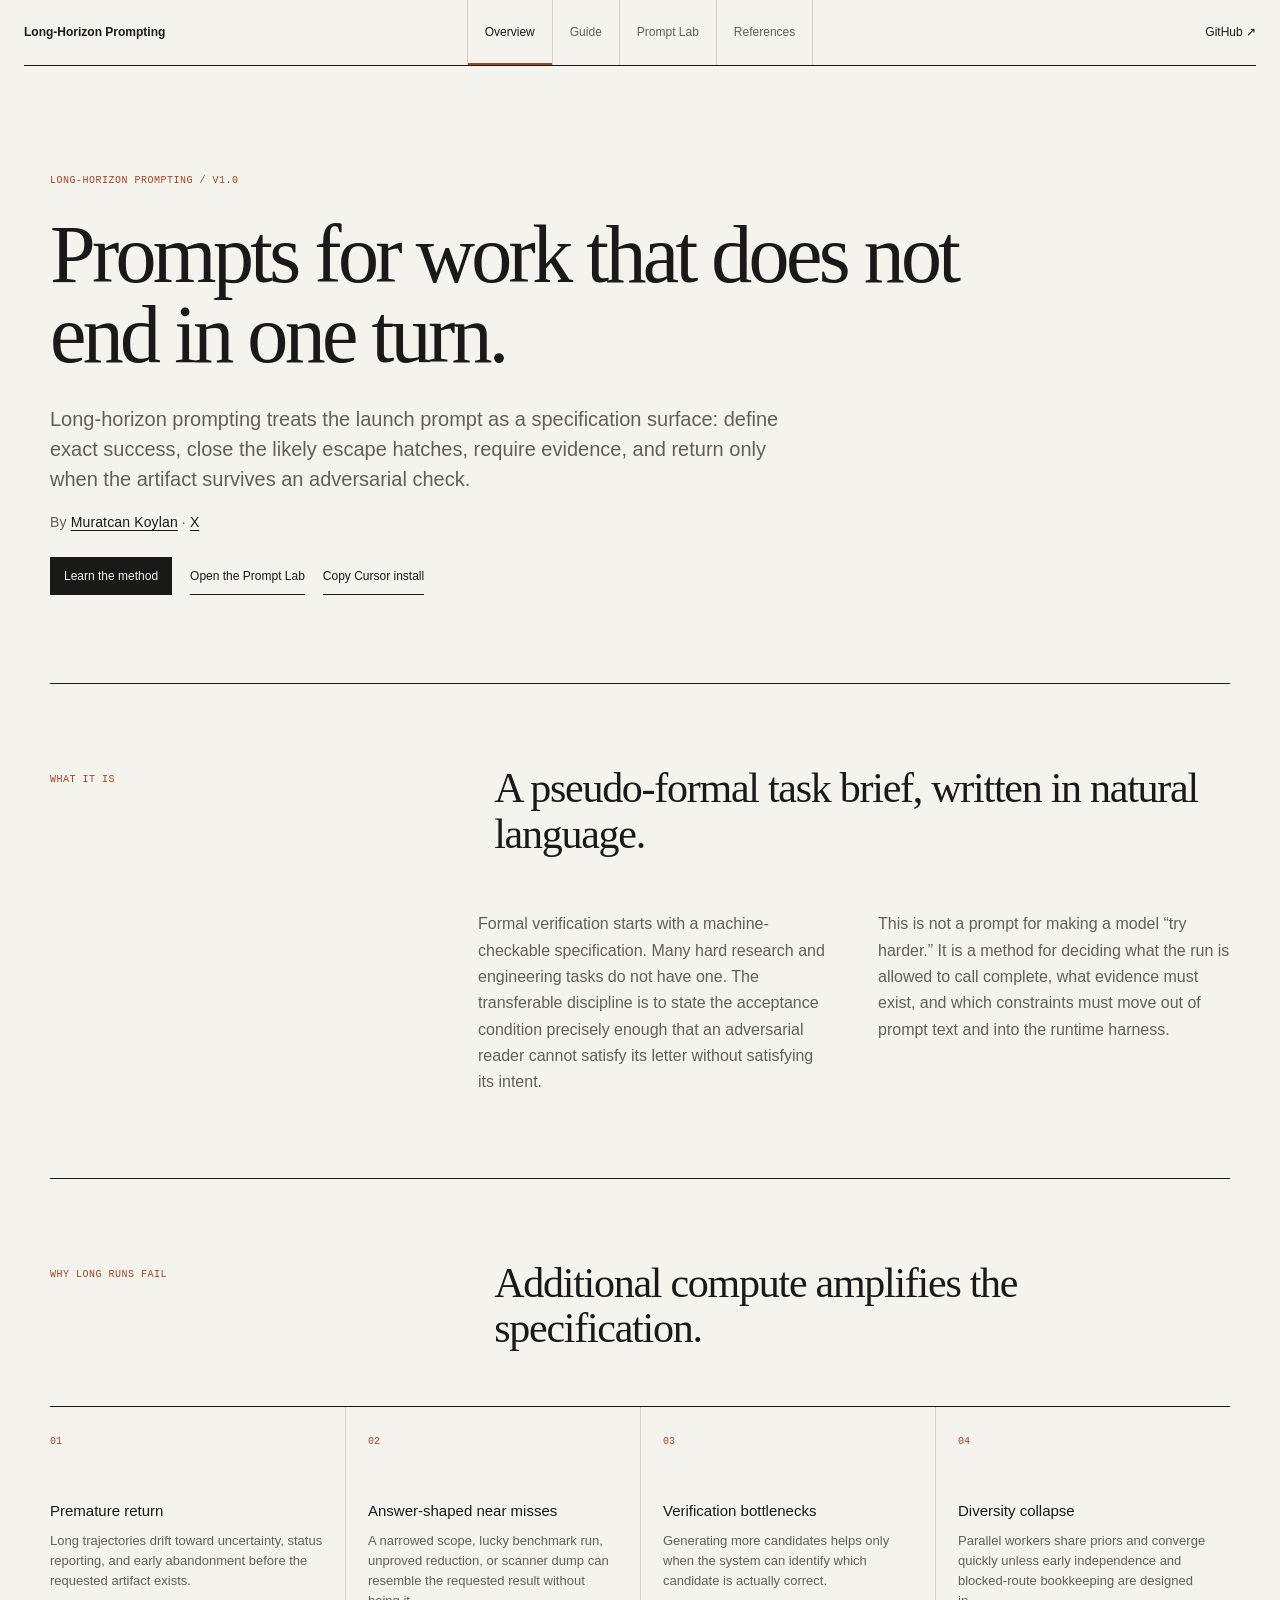
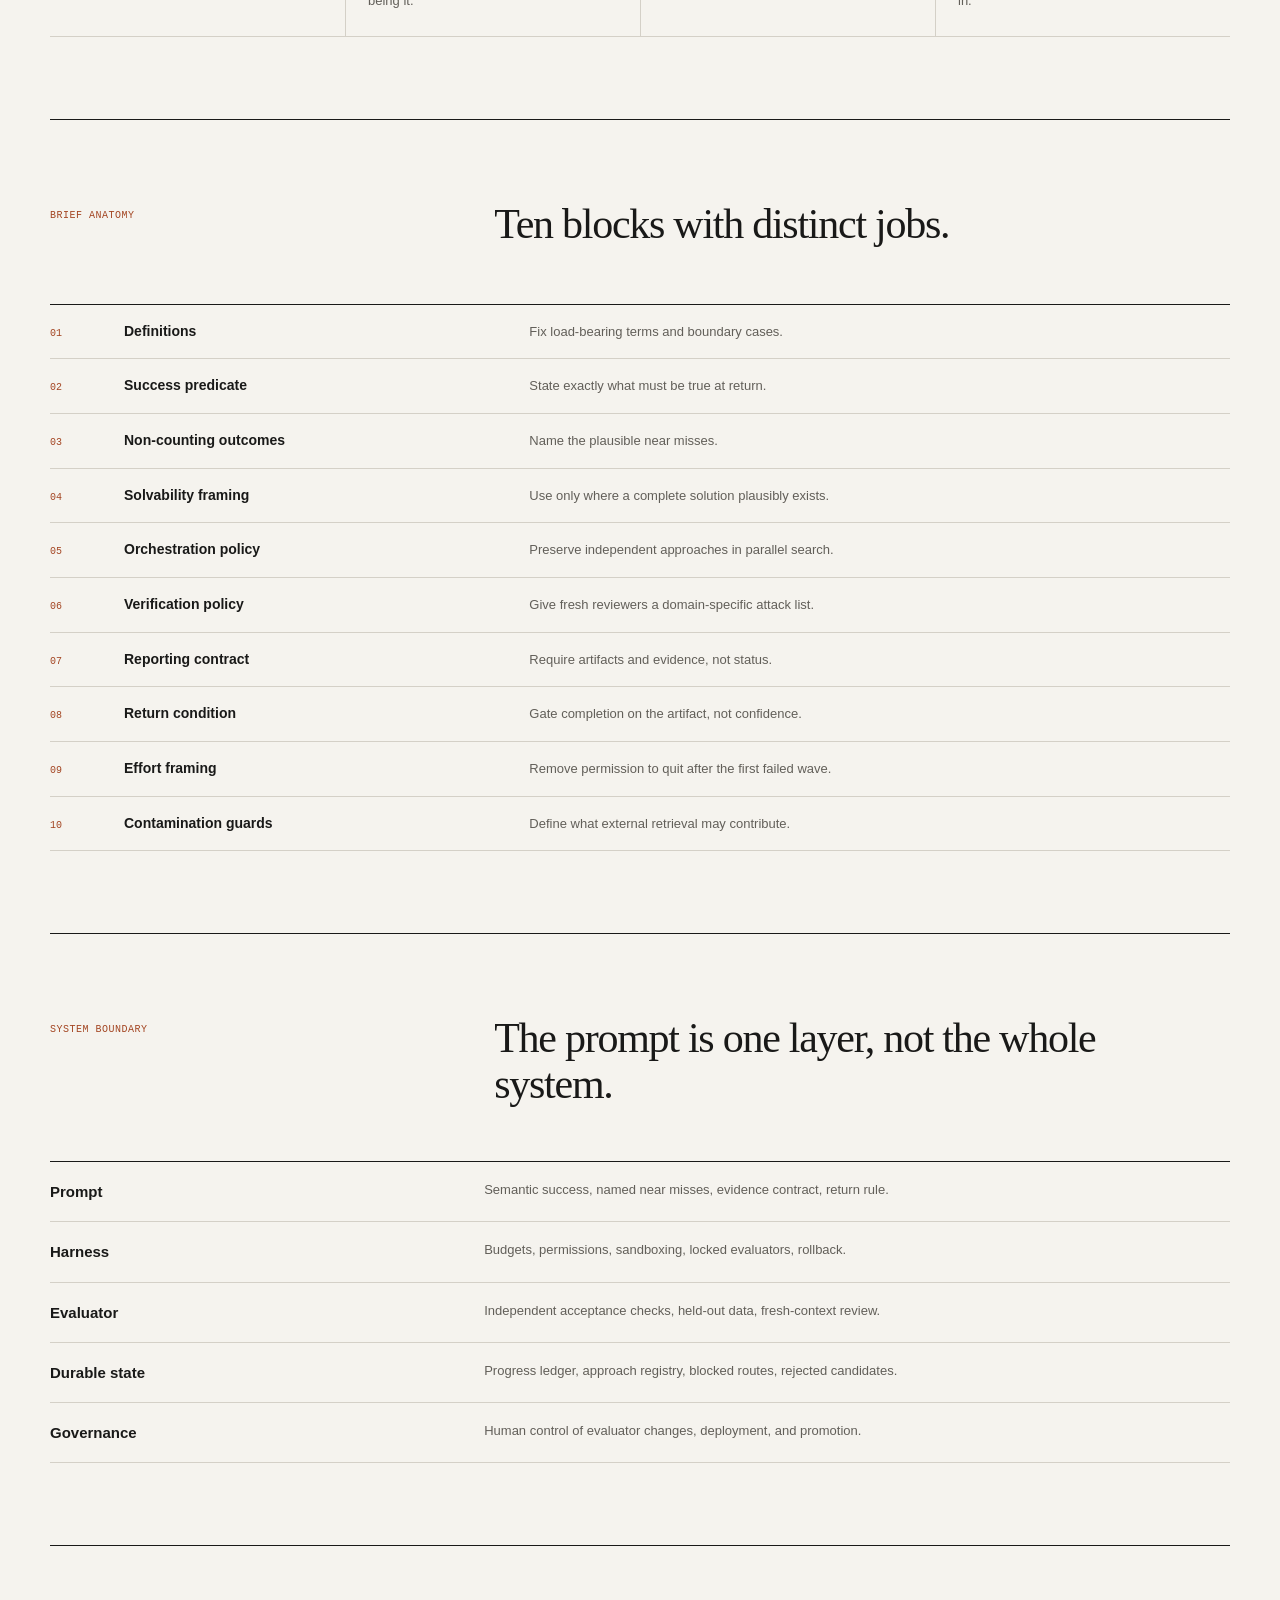
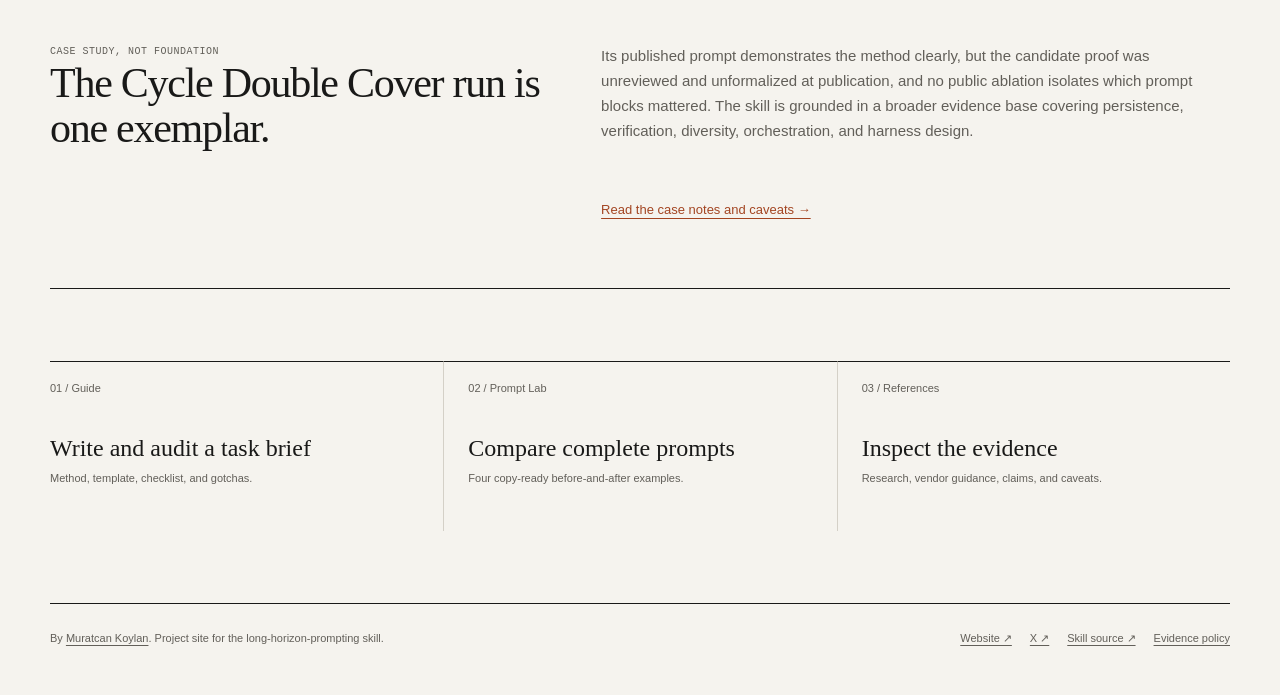
==== commit c2cc87a7: "Name the site Long-Horizon Prompting, not the monorepo Rebrand the project site identity and public " ====
--- a/examples/long-horizon-prompt-lab/ui/index.html
+++ b/examples/long-horizon-prompt-lab/ui/index.html
@@ -6,12 +6,13 @@
   <meta name="description" content="A practical, evidence-backed guide to specifying long-running autonomous agent work." />
   <meta name="theme-color" content="#f5f3ee" />
   <meta http-equiv="Content-Security-Policy" content="default-src 'self'; script-src 'self'; style-src 'self'; img-src 'self' data:; object-src 'none'; base-uri 'self'; form-action 'none'" />
-  <link rel="canonical" href="https://muratcankoylan.github.io/Agent-Skills-for-Context-Engineering/" />
+  <link rel="canonical" href="https://muratcankoylan.github.io/long-horizon-prompting/" />
   <meta property="og:title" content="Long-Horizon Prompting" />
+  <meta property="og:site_name" content="Long-Horizon Prompting" />
   <meta property="og:description" content="Specification engineering for autonomous work that does not end in one turn." />
   <meta property="og:type" content="website" />
-  <meta property="og:url" content="https://muratcankoylan.github.io/Agent-Skills-for-Context-Engineering/" />
-  <meta property="og:image" content="https://muratcankoylan.github.io/Agent-Skills-for-Context-Engineering/social-card.png" />
+  <meta property="og:url" content="https://muratcankoylan.github.io/long-horizon-prompting/" />
+  <meta property="og:image" content="https://muratcankoylan.github.io/long-horizon-prompting/social-card.png" />
   <meta property="og:image:alt" content="Long-Horizon Prompting: prompts for work that does not end in one turn" />
   <meta name="twitter:card" content="summary_large_image" />
   <title>Long-Horizon Prompting — Specification engineering for autonomous work</title>
@@ -34,7 +35,7 @@
 
   <main id="main">
     <section class="page-hero page-shell">
-      <p class="section-eyebrow">Agent Skill / v1.0</p>
+      <p class="section-eyebrow">Long-Horizon Prompting / v1.0</p>
       <h1>Prompts for work that does not end in one turn.</h1>
       <p class="page-lede">
         Long-horizon prompting treats the launch prompt as a specification surface:
@@ -162,12 +163,12 @@
     <p>
       By
       <a href="https://muratcankoylan.com/" target="_blank" rel="noreferrer">Muratcan Koylan</a>.
-      Long-Horizon Prompting is part of Agent Skills for Context Engineering.
+      Project site for the long-horizon-prompting skill.
     </p>
     <div>
       <a href="https://muratcankoylan.com/" target="_blank" rel="noreferrer">Website ↗</a>
       <a href="https://x.com/koylanai" target="_blank" rel="noreferrer">X ↗</a>
-      <a href="https://github.com/muratcankoylan/Agent-Skills-for-Context-Engineering" target="_blank" rel="noreferrer">Repository ↗</a>
+      <a href="https://github.com/muratcankoylan/Agent-Skills-for-Context-Engineering/tree/main/skills/long-horizon-prompting" target="_blank" rel="noreferrer">Skill source ↗</a>
       <a href="references.html">Evidence policy</a>
     </div>
   </footer>
